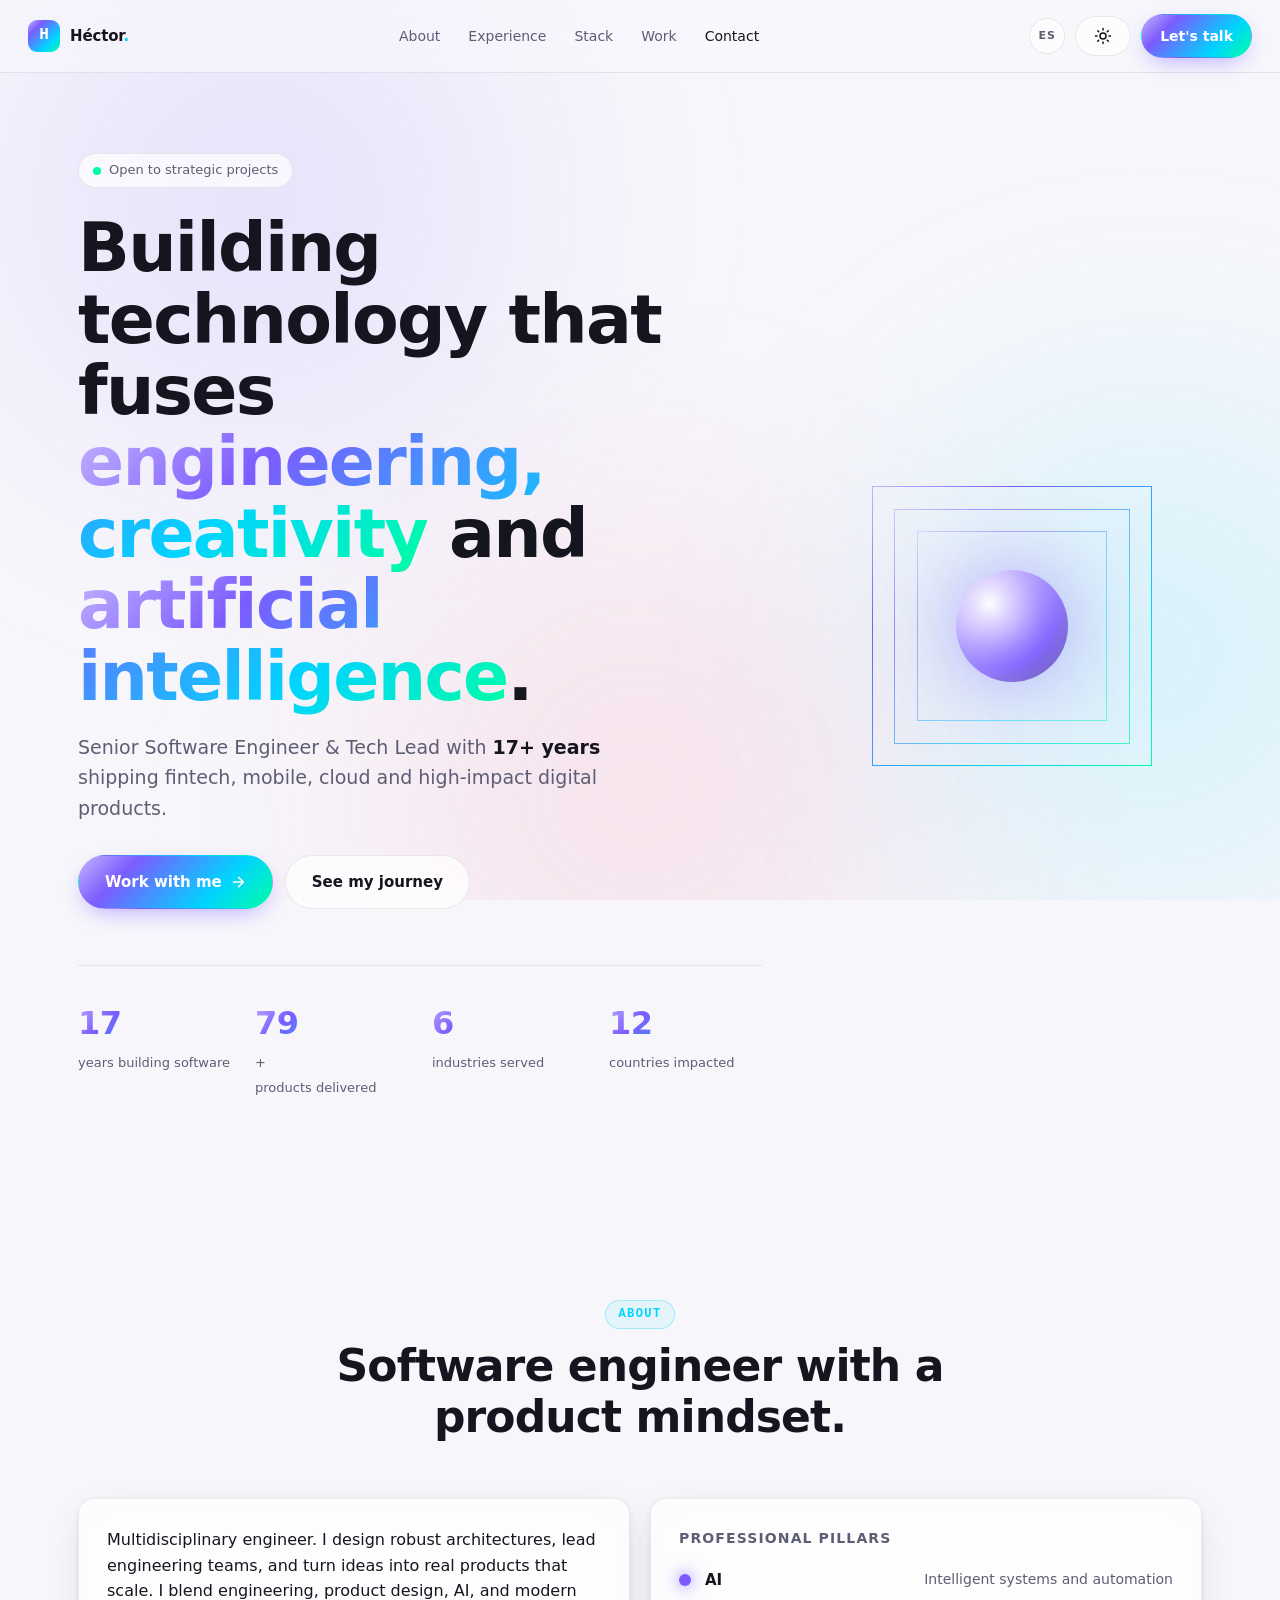
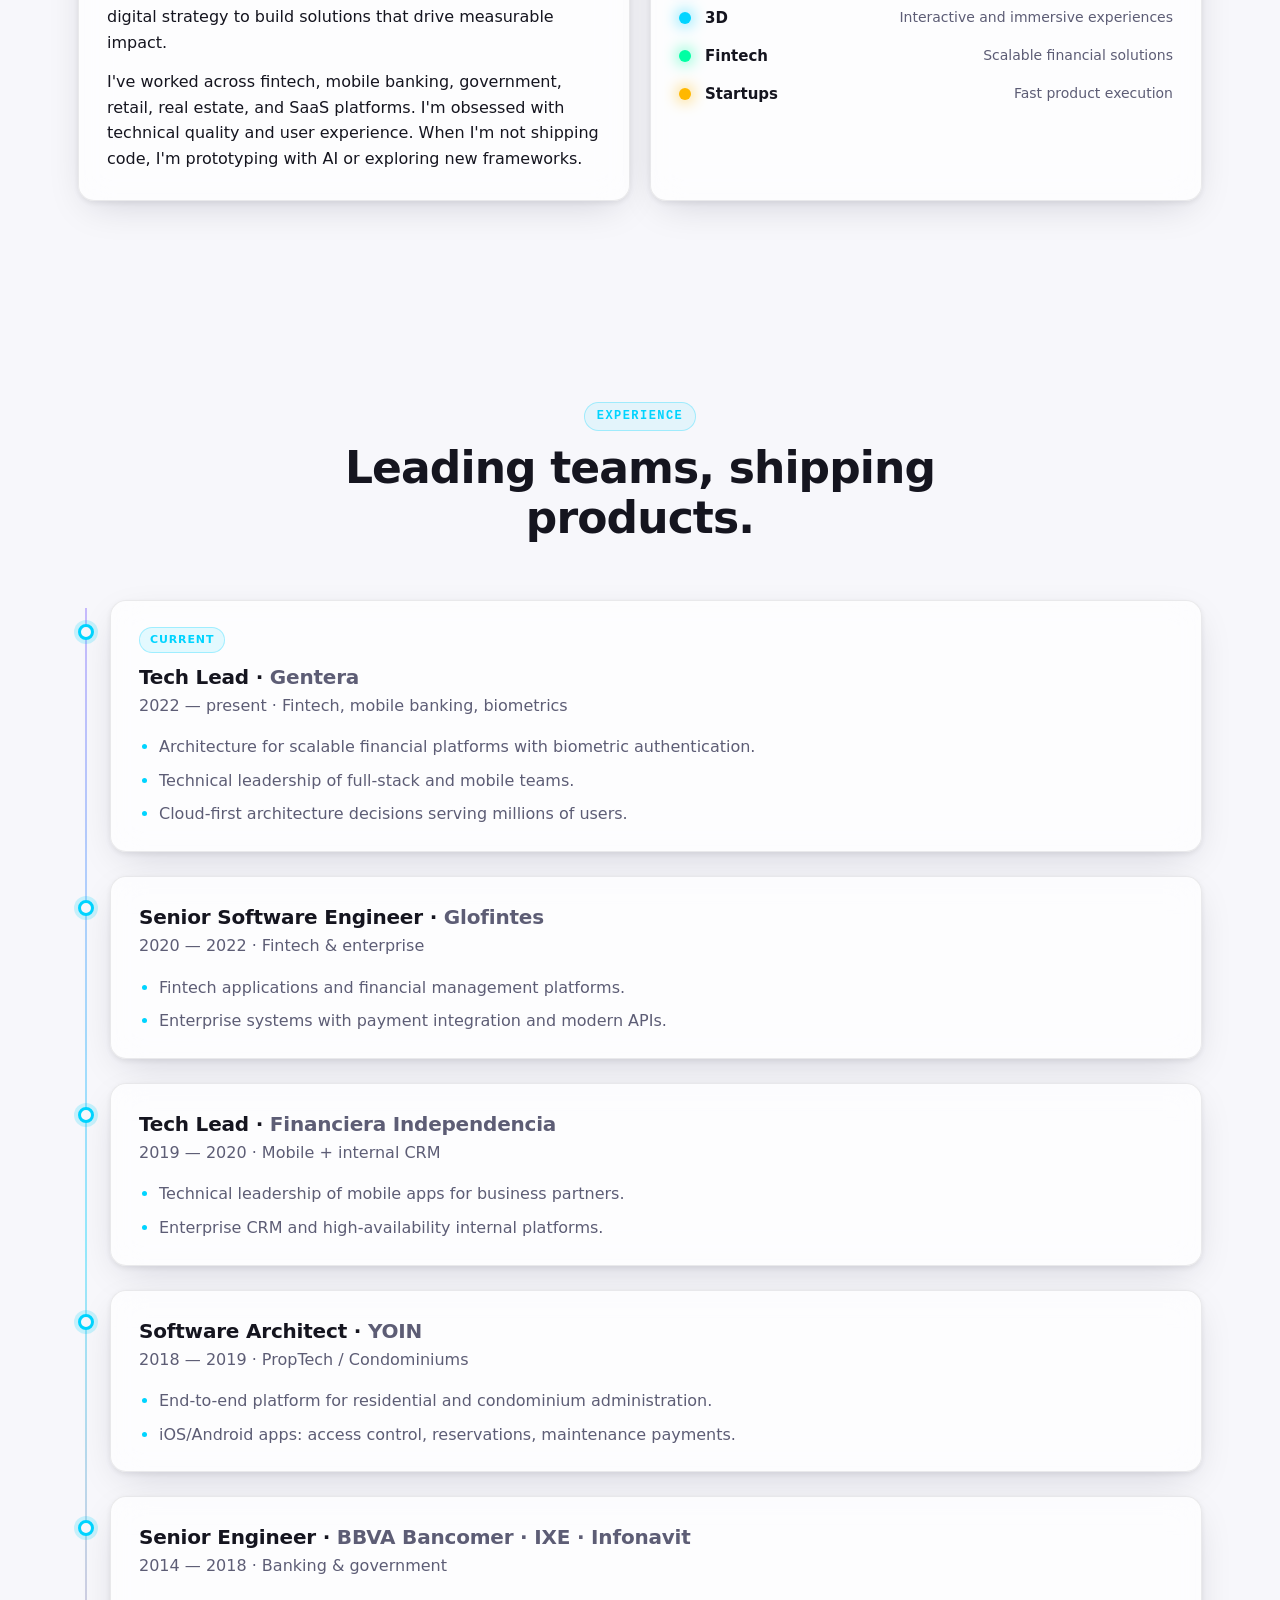
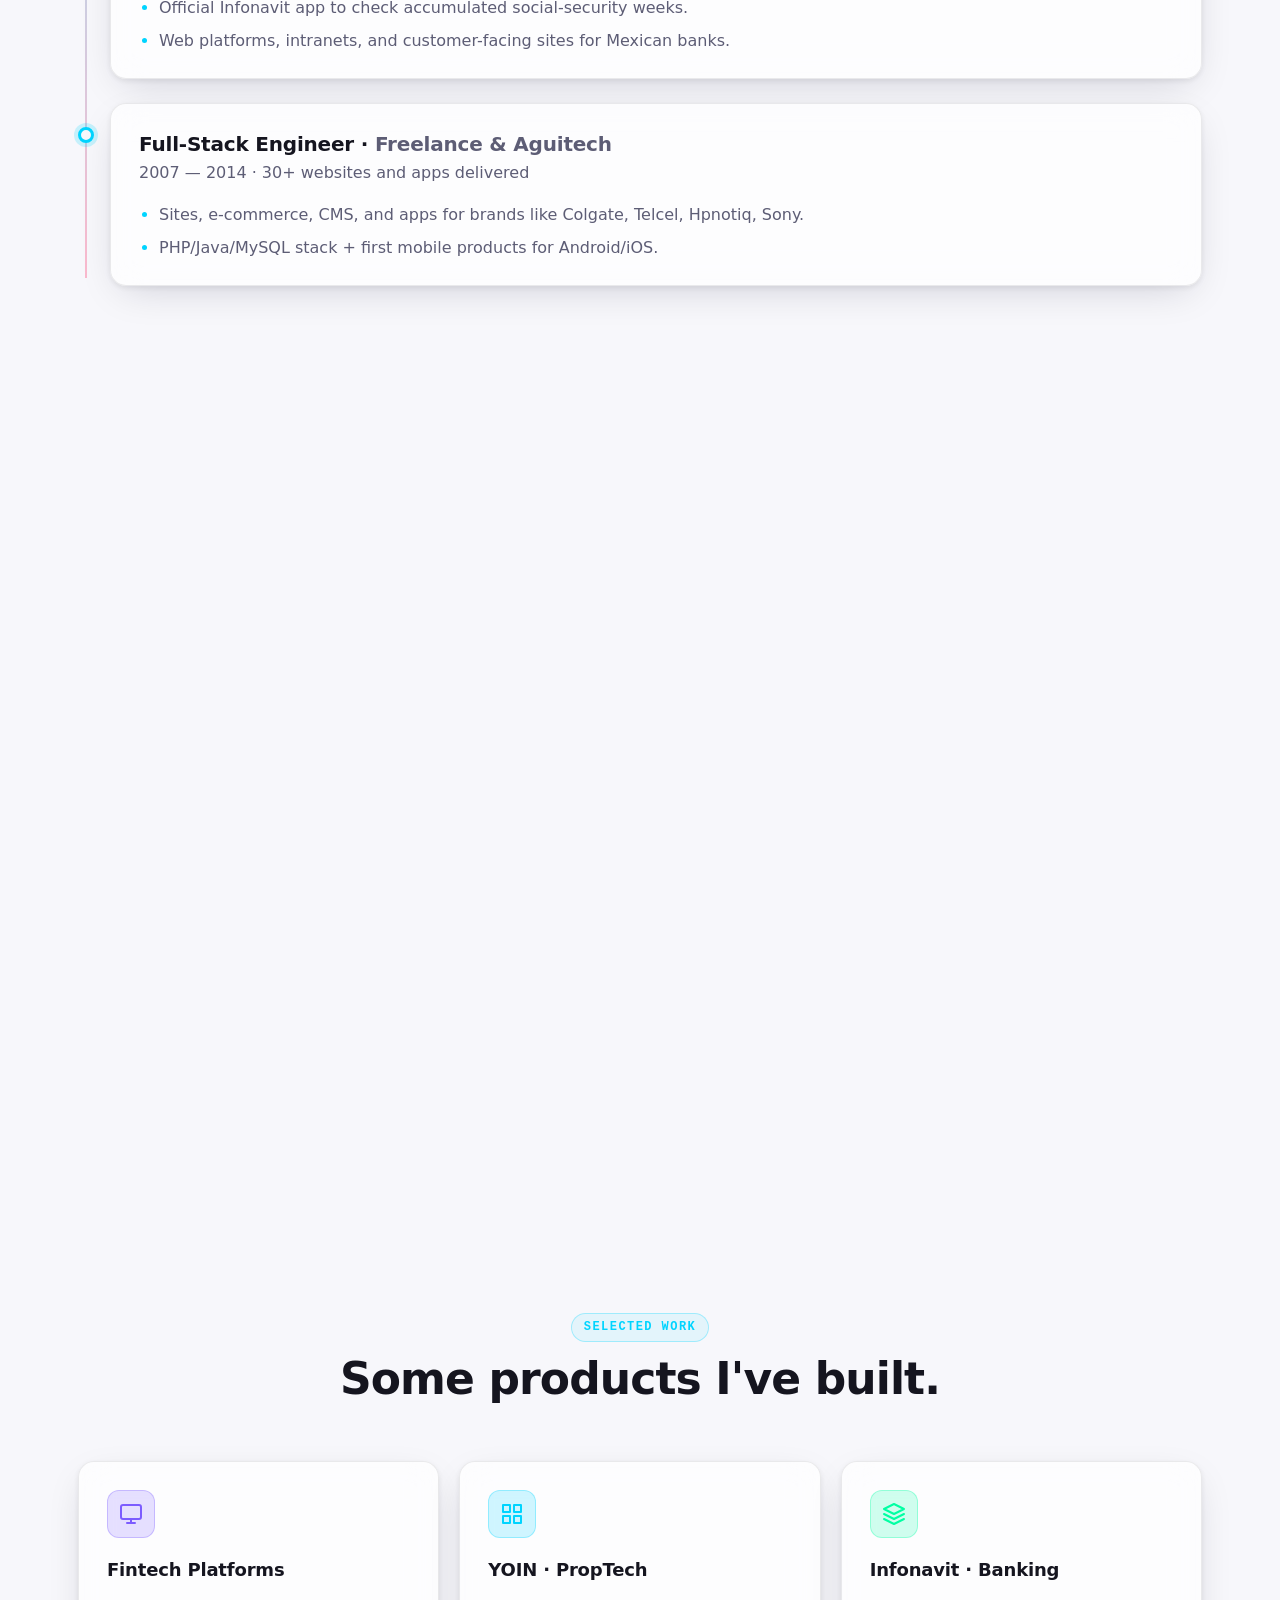
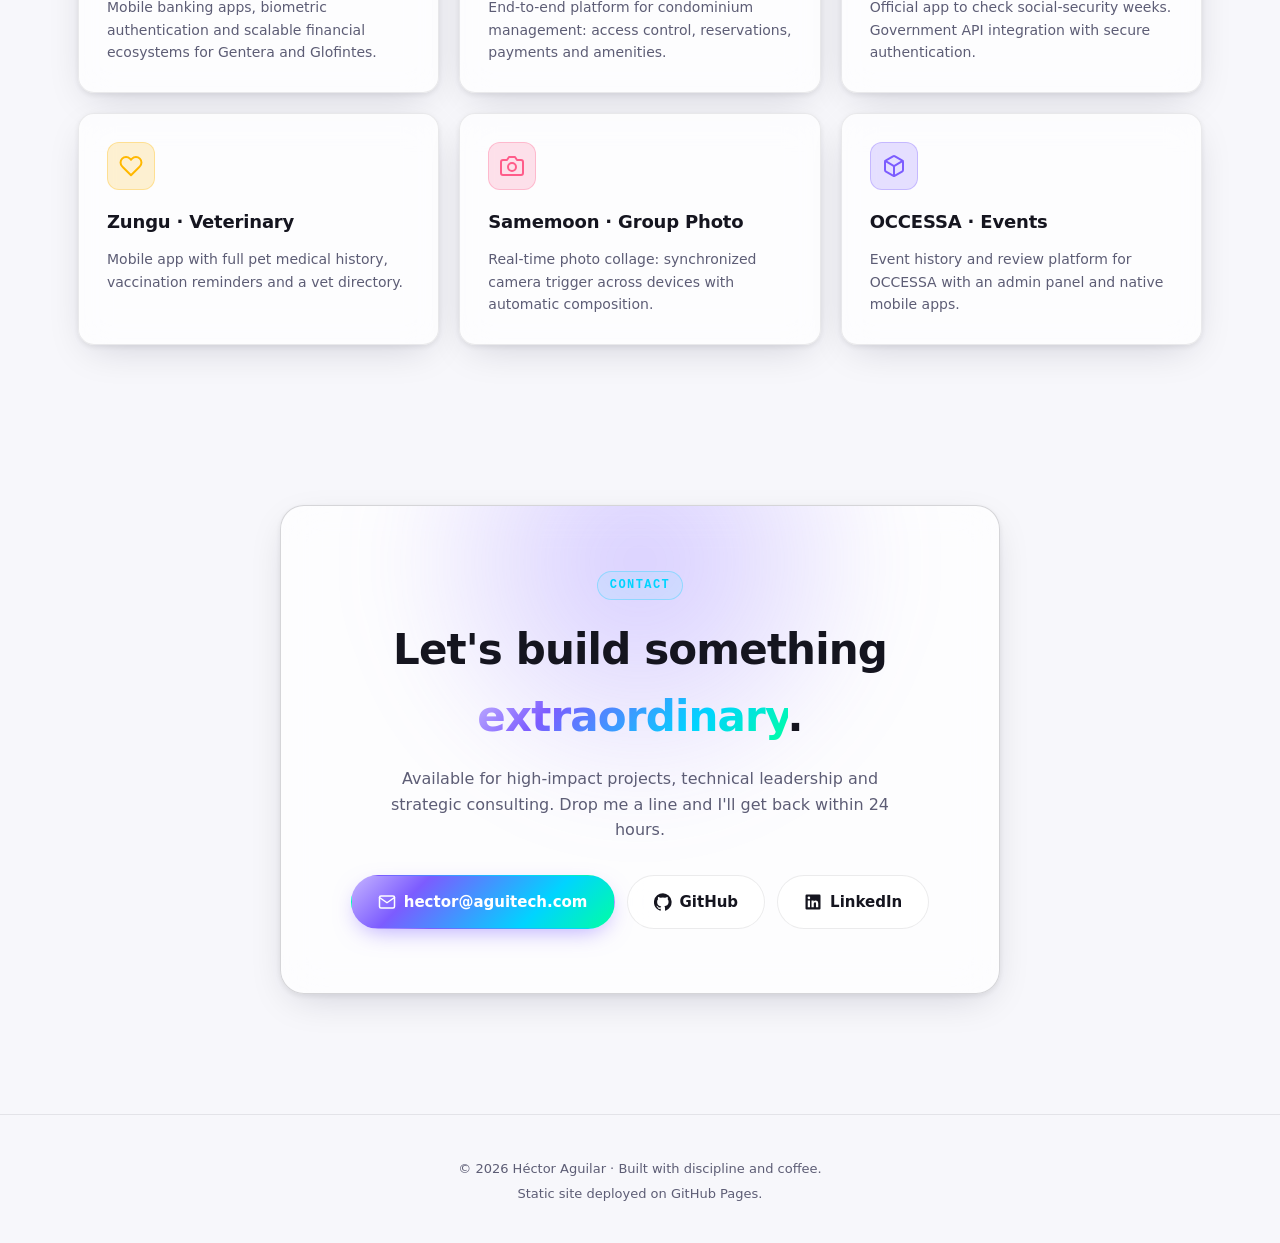
==== en/index.html @ e96105c4 "feat: english version + bilingual ES/EN switcher - en/index.html: full English translation for Linke" ====
<!doctype html>
<html lang="en" data-theme="dark">
<head>
  <meta charset="utf-8" />
  <meta name="viewport" content="width=device-width, initial-scale=1, viewport-fit=cover" />
  <title>Héctor Aguilar — Senior Software Engineer & Tech Lead</title>
  <meta name="description" content="Senior Software Engineer with 17+ years building fintech, mobile, cloud platforms and AI-powered digital products. iOS, Android, Web." />
  <meta name="theme-color" content="#0a0a0f" />
  <meta name="color-scheme" content="dark light" />

  <!-- Open Graph -->
  <meta property="og:type" content="profile" />
  <meta property="og:title" content="Héctor Aguilar — Senior Software Engineer & Tech Lead" />
  <meta property="og:description" content="17+ years building fintech, mobile, AI and scalable digital products." />
  <meta property="og:locale" content="en_US" />
  <meta property="og:url" content="https://aguitech.github.io/curriculumvitae/en/" />

  <link rel="icon" type="image/svg+xml" href="data:image/svg+xml,%3Csvg xmlns='http://www.w3.org/2000/svg' viewBox='0 0 32 32'%3E%3Cdefs%3E%3ClinearGradient id='g' x1='0' x2='1' y1='0' y2='1'%3E%3Cstop offset='0' stop-color='%237c5cff'/%3E%3Cstop offset='1' stop-color='%2300d4ff'/%3E%3C/linearGradient%3E%3C/defs%3E%3Crect width='32' height='32' rx='8' fill='url(%23g)'/%3E%3Ctext x='16' y='22' text-anchor='middle' font-family='ui-monospace,SF Mono,monospace' font-size='18' font-weight='800' fill='white'%3EH%3C/text%3E%3C/svg%3E" />

  <link rel="alternate" hreflang="es" href="https://aguitech.github.io/curriculumvitae/" />
  <link rel="alternate" hreflang="en" href="https://aguitech.github.io/curriculumvitae/en/" />
  <link rel="canonical" href="https://aguitech.github.io/curriculumvitae/en/" />

  <link rel="stylesheet" href="styles.css" />
</head>
<body>

<!-- Aurora background -->
<div class="aurora" aria-hidden="true">
  <span class="aurora__blob aurora__blob--1"></span>
  <span class="aurora__blob aurora__blob--2"></span>
  <span class="aurora__blob aurora__blob--3"></span>
</div>

<!-- Top nav -->
<header class="topbar" role="banner">
  <a href="#top" class="topbar__brand" aria-label="Home">
    <span class="brand-mark" aria-hidden="true">H</span>
    <span class="brand-name">Héctor<span class="brand-dot" aria-hidden="true">.</span></span>
  </a>
  <nav class="topbar__nav" aria-label="Primary navigation">
    <a href="#about">About</a>
    <a href="#experience">Experience</a>
    <a href="#stack">Stack</a>
    <a href="#work">Work</a>
    <a href="#contact">Contact</a>
  </nav>
  <div class="topbar__actions">
    <a class="lang-switch" href="../" aria-label="Versión en español" lang="es" hreflang="es">ES</a>
    <button class="btn btn--ghost" id="theme-toggle" type="button" aria-label="Toggle theme">
      <svg width="18" height="18" viewBox="0 0 24 24" fill="none" stroke="currentColor" stroke-width="2" stroke-linecap="round" stroke-linejoin="round" aria-hidden="true"><circle cx="12" cy="12" r="4"/><path d="M12 2v2M12 20v2M4.93 4.93l1.41 1.41M17.66 17.66l1.41 1.41M2 12h2M20 12h2M4.93 19.07l1.41-1.41M17.66 6.34l1.41-1.41"/></svg>
    </button>
    <a class="btn btn--primary" href="#contact">Let's talk</a>
  </div>
</header>

<main id="top">

  <!-- HERO -->
  <section class="hero" aria-labelledby="hero-title">
    <div class="hero__inner reveal">
      <span class="chip">
        <span class="chip__pulse" aria-hidden="true"></span>
        Open to strategic projects
      </span>
      <h1 id="hero-title" class="hero__title">
        Building technology that fuses
        <span class="grad">engineering, creativity</span>
        and <span class="grad">artificial intelligence</span>.
      </h1>
      <p class="hero__subtitle">
        Senior Software Engineer &amp; Tech Lead with <strong>17+ years</strong> shipping fintech, mobile, cloud
        and high-impact digital products.
      </p>
      <div class="hero__cta">
        <a class="btn btn--primary btn--lg" href="#contact">
          Work with me
          <svg width="16" height="16" viewBox="0 0 24 24" fill="none" stroke="currentColor" stroke-width="2.5" stroke-linecap="round" stroke-linejoin="round" aria-hidden="true"><path d="M5 12h14M13 5l7 7-7 7"/></svg>
        </a>
        <a class="btn btn--ghost btn--lg" href="#experience">
          See my journey
        </a>
      </div>
      <ul class="hero__stats" role="list">
        <li>
          <strong data-count="17">0</strong>
          <span>years building software</span>
        </li>
        <li>
          <strong data-count="80">0</strong><span>+</span>
          <span>products delivered</span>
        </li>
        <li>
          <strong data-count="6">0</strong>
          <span>industries served</span>
        </li>
        <li>
          <strong data-count="12">0</strong>
          <span>countries impacted</span>
        </li>
      </ul>
    </div>
    <div class="hero__art" aria-hidden="true">
      <div class="orb">
        <div class="orb__core"></div>
        <div class="orb__ring orb__ring--1"></div>
        <div class="orb__ring orb__ring--2"></div>
        <div class="orb__ring orb__ring--3"></div>
      </div>
    </div>
  </section>

  <!-- ABOUT -->
  <section id="about" class="section" aria-labelledby="about-title">
    <header class="section__head reveal">
      <span class="eyebrow">About</span>
      <h2 id="about-title" class="section__title">
        Software engineer with a product mindset.
      </h2>
    </header>
    <div class="grid grid--2 reveal">
      <div class="card card--prose">
        <p>
          Multidisciplinary engineer. I design robust architectures, lead engineering teams, and turn ideas into
          real products that scale. I blend engineering, product design, AI, and modern digital strategy to build
          solutions that drive measurable impact.
        </p>
        <p>
          I've worked across fintech, mobile banking, government, retail, real estate, and SaaS platforms. I'm
          obsessed with technical quality and user experience. When I'm not shipping code, I'm prototyping
          with AI or exploring new frameworks.
        </p>
      </div>
      <div class="card card--pillars">
        <h3 class="card__title">Professional pillars</h3>
        <ul class="pillars" role="list">
          <li><span class="pillars__dot" style="--c:#7c5cff"></span><strong>AI</strong><span>Intelligent systems and automation</span></li>
          <li><span class="pillars__dot" style="--c:#00d4ff"></span><strong>3D</strong><span>Interactive and immersive experiences</span></li>
          <li><span class="pillars__dot" style="--c:#00ffa3"></span><strong>Fintech</strong><span>Scalable financial solutions</span></li>
          <li><span class="pillars__dot" style="--c:#ffb800"></span><strong>Startups</strong><span>Fast product execution</span></li>
        </ul>
      </div>
    </div>
  </section>

  <!-- EXPERIENCE -->
  <section id="experience" class="section" aria-labelledby="exp-title">
    <header class="section__head reveal">
      <span class="eyebrow">Experience</span>
      <h2 id="exp-title" class="section__title">Leading teams, shipping products.</h2>
    </header>

    <ol class="timeline" role="list">
      <li class="timeline__item reveal">
        <div class="timeline__dot" aria-hidden="true"></div>
        <article class="card timeline__card">
          <header>
            <span class="badge">Current</span>
            <h3>Tech Lead · <span class="muted">Gentera</span></h3>
            <p class="muted">2022 — present · Fintech, mobile banking, biometrics</p>
          </header>
          <ul>
            <li>Architecture for scalable financial platforms with biometric authentication.</li>
            <li>Technical leadership of full-stack and mobile teams.</li>
            <li>Cloud-first architecture decisions serving millions of users.</li>
          </ul>
        </article>
      </li>

      <li class="timeline__item reveal">
        <div class="timeline__dot" aria-hidden="true"></div>
        <article class="card timeline__card">
          <header>
            <h3>Senior Software Engineer · <span class="muted">Glofintes</span></h3>
            <p class="muted">2020 — 2022 · Fintech &amp; enterprise</p>
          </header>
          <ul>
            <li>Fintech applications and financial management platforms.</li>
            <li>Enterprise systems with payment integration and modern APIs.</li>
          </ul>
        </article>
      </li>

      <li class="timeline__item reveal">
        <div class="timeline__dot" aria-hidden="true"></div>
        <article class="card timeline__card">
          <header>
            <h3>Tech Lead · <span class="muted">Financiera Independencia</span></h3>
            <p class="muted">2019 — 2020 · Mobile + internal CRM</p>
          </header>
          <ul>
            <li>Technical leadership of mobile apps for business partners.</li>
            <li>Enterprise CRM and high-availability internal platforms.</li>
          </ul>
        </article>
      </li>

      <li class="timeline__item reveal">
        <div class="timeline__dot" aria-hidden="true"></div>
        <article class="card timeline__card">
          <header>
            <h3>Software Architect · <span class="muted">YOIN</span></h3>
            <p class="muted">2018 — 2019 · PropTech / Condominiums</p>
          </header>
          <ul>
            <li>End-to-end platform for residential and condominium administration.</li>
            <li>iOS/Android apps: access control, reservations, maintenance payments.</li>
          </ul>
        </article>
      </li>

      <li class="timeline__item reveal">
        <div class="timeline__dot" aria-hidden="true"></div>
        <article class="card timeline__card">
          <header>
            <h3>Senior Engineer · <span class="muted">BBVA Bancomer · IXE · Infonavit</span></h3>
            <p class="muted">2014 — 2018 · Banking &amp; government</p>
          </header>
          <ul>
            <li>Official Infonavit app to check accumulated social-security weeks.</li>
            <li>Web platforms, intranets, and customer-facing sites for Mexican banks.</li>
          </ul>
        </article>
      </li>

      <li class="timeline__item reveal">
        <div class="timeline__dot" aria-hidden="true"></div>
        <article class="card timeline__card">
          <header>
            <h3>Full-Stack Engineer · <span class="muted">Freelance &amp; Aguitech</span></h3>
            <p class="muted">2007 — 2014 · 30+ websites and apps delivered</p>
          </header>
          <ul>
            <li>Sites, e-commerce, CMS, and apps for brands like Colgate, Telcel, Hpnotiq, Sony.</li>
            <li>PHP/Java/MySQL stack + first mobile products for Android/iOS.</li>
          </ul>
        </article>
      </li>
    </ol>
  </section>

  <!-- STACK -->
  <section id="stack" class="section" aria-labelledby="stack-title">
    <header class="section__head reveal">
      <span class="eyebrow">Tech stack</span>
      <h2 id="stack-title" class="section__title">The tools I use every day.</h2>
    </header>

    <div class="stack-grid reveal">
      <article class="card stack-card">
        <h3 class="stack-card__title">Frontend</h3>
        <ul class="tags" role="list">
          <li>TypeScript</li><li>React</li><li>Angular</li><li>Next.js</li><li>Vue</li><li>HTML5 / CSS3</li>
        </ul>
      </article>
      <article class="card stack-card">
        <h3 class="stack-card__title">Backend</h3>
        <ul class="tags" role="list">
          <li>Node.js + Express</li><li>Java + Spring</li><li>Python + Django</li><li>PHP + Laravel</li><li>.NET</li><li>REST &amp; GraphQL</li>
        </ul>
      </article>
      <article class="card stack-card">
        <h3 class="stack-card__title">Mobile</h3>
        <ul class="tags" role="list">
          <li>iOS · Swift / SwiftUI</li><li>Android · Kotlin / Compose</li><li>React Native</li><li>Bluetooth &amp; Biometric APIs</li>
        </ul>
      </article>
      <article class="card stack-card">
        <h3 class="stack-card__title">Data &amp; Cloud</h3>
        <ul class="tags" role="list">
          <li>PostgreSQL</li><li>MongoDB</li><li>MySQL</li><li>Redis</li><li>AWS</li><li>Google Cloud</li>
        </ul>
      </article>
      <article class="card stack-card">
        <h3 class="stack-card__title">AI &amp; Creative</h3>
        <ul class="tags" role="list">
          <li>LLM APIs</li><li>Agents</li><li>Three.js</li><li>WebGL</li><li>RAG pipelines</li><li>Stable Diffusion</li>
        </ul>
      </article>
      <article class="card stack-card">
        <h3 class="stack-card__title">DevOps</h3>
        <ul class="tags" role="list">
          <li>Docker</li><li>GitHub Actions</li><li>Vercel</li><li>Netlify</li><li>CI/CD</li><li>Linux</li>
        </ul>
      </article>
    </div>
  </section>

  <!-- SELECTED WORK -->
  <section id="work" class="section" aria-labelledby="work-title">
    <header class="section__head reveal">
      <span class="eyebrow">Selected work</span>
      <h2 id="work-title" class="section__title">Some products I've built.</h2>
    </header>

    <div class="grid grid--3 reveal">
      <article class="card work-card">
        <div class="work-card__icon" style="--c:#7c5cff">
          <svg width="24" height="24" viewBox="0 0 24 24" fill="none" stroke="currentColor" stroke-width="2" stroke-linecap="round" stroke-linejoin="round"><rect x="2" y="3" width="20" height="14" rx="2"/><path d="M8 21h8M12 17v4"/></svg>
        </div>
        <h3>Fintech Platforms</h3>
        <p>Mobile banking apps, biometric authentication and scalable financial ecosystems for Gentera and Glofintes.</p>
      </article>

      <article class="card work-card">
        <div class="work-card__icon" style="--c:#00d4ff">
          <svg width="24" height="24" viewBox="0 0 24 24" fill="none" stroke="currentColor" stroke-width="2" stroke-linecap="round" stroke-linejoin="round"><path d="M3 3h7v7H3zM14 3h7v7h-7zM14 14h7v7h-7zM3 14h7v7H3z"/></svg>
        </div>
        <h3>YOIN · PropTech</h3>
        <p>End-to-end platform for condominium management: access control, reservations, payments and amenities.</p>
      </article>

      <article class="card work-card">
        <div class="work-card__icon" style="--c:#00ffa3">
          <svg width="24" height="24" viewBox="0 0 24 24" fill="none" stroke="currentColor" stroke-width="2" stroke-linecap="round" stroke-linejoin="round"><path d="M12 2L2 7l10 5 10-5-10-5z"/><path d="M2 17l10 5 10-5M2 12l10 5 10-5"/></svg>
        </div>
        <h3>Infonavit · Banking</h3>
        <p>Official app to check social-security weeks. Government API integration with secure authentication.</p>
      </article>

      <article class="card work-card">
        <div class="work-card__icon" style="--c:#ffb800">
          <svg width="24" height="24" viewBox="0 0 24 24" fill="none" stroke="currentColor" stroke-width="2" stroke-linecap="round" stroke-linejoin="round"><path d="M20.84 4.61a5.5 5.5 0 0 0-7.78 0L12 5.67l-1.06-1.06a5.5 5.5 0 0 0-7.78 7.78l1.06 1.06L12 21.23l7.78-7.78 1.06-1.06a5.5 5.5 0 0 0 0-7.78z"/></svg>
        </div>
        <h3>Zungu · Veterinary</h3>
        <p>Mobile app with full pet medical history, vaccination reminders and a vet directory.</p>
      </article>

      <article class="card work-card">
        <div class="work-card__icon" style="--c:#ff5c8a">
          <svg width="24" height="24" viewBox="0 0 24 24" fill="none" stroke="currentColor" stroke-width="2" stroke-linecap="round" stroke-linejoin="round"><path d="M23 19a2 2 0 0 1-2 2H3a2 2 0 0 1-2-2V8a2 2 0 0 1 2-2h4l2-3h6l2 3h4a2 2 0 0 1 2 2z"/><circle cx="12" cy="13" r="4"/></svg>
        </div>
        <h3>Samemoon · Group Photo</h3>
        <p>Real-time photo collage: synchronized camera trigger across devices with automatic composition.</p>
      </article>

      <article class="card work-card">
        <div class="work-card__icon" style="--c:#7c5cff">
          <svg width="24" height="24" viewBox="0 0 24 24" fill="none" stroke="currentColor" stroke-width="2" stroke-linecap="round" stroke-linejoin="round"><path d="M21 16V8a2 2 0 0 0-1-1.73l-7-4a2 2 0 0 0-2 0l-7 4A2 2 0 0 0 3 8v8a2 2 0 0 0 1 1.73l7 4a2 2 0 0 0 2 0l7-4A2 2 0 0 0 21 16z"/><path d="M3.27 6.96L12 12.01l8.73-5.05M12 22.08V12"/></svg>
        </div>
        <h3>OCCESSA · Events</h3>
        <p>Event history and review platform for OCCESSA with an admin panel and native mobile apps.</p>
      </article>
    </div>
  </section>

  <!-- CONTACT -->
  <section id="contact" class="section section--cta" aria-labelledby="contact-title">
    <div class="cta reveal">
      <span class="eyebrow">Contact</span>
      <h2 id="contact-title" class="cta__title">
        Let's build something
        <span class="grad">extraordinary</span>.
      </h2>
      <p class="cta__text">
        Available for high-impact projects, technical leadership and strategic consulting.
        Drop me a line and I'll get back within 24 hours.
      </p>
      <div class="cta__actions">
        <a class="btn btn--primary btn--lg" href="mailto:hector@aguitech.com">
          <svg width="18" height="18" viewBox="0 0 24 24" fill="none" stroke="currentColor" stroke-width="2" stroke-linecap="round" stroke-linejoin="round" aria-hidden="true"><path d="M4 4h16c1.1 0 2 .9 2 2v12c0 1.1-.9 2-2 2H4c-1.1 0-2-.9-2-2V6c0-1.1.9-2 2-2z"/><path d="M22 6l-10 7L2 6"/></svg>
          hector@aguitech.com
        </a>
        <a class="btn btn--ghost btn--lg" href="https://github.com/aguitech" target="_blank" rel="noopener">
          <svg width="18" height="18" viewBox="0 0 24 24" fill="currentColor" aria-hidden="true"><path d="M12 .3a12 12 0 0 0-3.8 23.4c.6.1.8-.3.8-.6v-2c-3.3.7-4-1.6-4-1.6-.6-1.4-1.4-1.8-1.4-1.8-1-.7.1-.7.1-.7 1.2.1 1.8 1.2 1.8 1.2 1 1.8 2.8 1.3 3.5 1 .1-.8.4-1.3.7-1.6-2.7-.3-5.5-1.3-5.5-6 0-1.3.5-2.4 1.2-3.2-.1-.3-.5-1.5.1-3.2 0 0 1-.3 3.3 1.2a11.5 11.5 0 0 1 6 0c2.3-1.5 3.3-1.2 3.3-1.2.6 1.7.2 2.9.1 3.2.8.8 1.2 1.9 1.2 3.2 0 4.6-2.8 5.6-5.5 5.9.4.4.8 1.1.8 2.2v3.3c0 .3.2.7.8.6A12 12 0 0 0 12 .3"/></svg>
          GitHub
        </a>
        <a class="btn btn--ghost btn--lg" href="https://www.linkedin.com/in/aguitech" target="_blank" rel="noopener">
          <svg width="18" height="18" viewBox="0 0 24 24" fill="currentColor" aria-hidden="true"><path d="M20.5 2h-17A1.5 1.5 0 0 0 2 3.5v17A1.5 1.5 0 0 0 3.5 22h17a1.5 1.5 0 0 0 1.5-1.5v-17A1.5 1.5 0 0 0 20.5 2zM8 19H5v-9h3zM6.5 8.25A1.75 1.75 0 1 1 8.3 6.5a1.78 1.78 0 0 1-1.8 1.75zM19 19h-3v-4.74c0-1.42-.6-1.93-1.38-1.93A1.74 1.74 0 0 0 13 14.19a.66.66 0 0 0 0 .14V19h-3v-9h2.9v1.3a3.11 3.11 0 0 1 2.7-1.4c1.55 0 3.36.86 3.36 3.66z"/></svg>
          LinkedIn
        </a>
      </div>
    </div>
  </section>
</main>

<footer class="footer" role="contentinfo">
  <p>© <span id="year"></span> Héctor Aguilar · Built with discipline and coffee.</p>
  <p class="muted">Static site deployed on GitHub Pages.</p>
</footer>

<script src="script.js" defer></script>
</body>
</html>
---- en/styles.css ----
/* ==========================================================================
   Héctor Aguilar · Curriculum Vitae — premium dark glassmorphism
   ========================================================================== */

/* Tokens */
:root {
  --bg: #0a0a0f;
  --bg-2: #11111a;
  --surface: rgba(255, 255, 255, 0.04);
  --surface-2: rgba(255, 255, 255, 0.07);
  --surface-strong: rgba(255, 255, 255, 0.10);
  --border: rgba(255, 255, 255, 0.08);
  --border-strong: rgba(255, 255, 255, 0.16);
  --text: #e9e9f1;
  --muted: #8a8aa3;
  --grad-1: #7c5cff;
  --grad-2: #00d4ff;
  --grad-3: #ff5c8a;
  --grad-text: linear-gradient(135deg, #c5b4ff 0%, #7c5cff 25%, #00d4ff 70%, #00ffa3 100%);
  --shadow-card: 0 12px 40px -12px rgba(0, 0, 0, 0.6), 0 2px 6px rgba(0, 0, 0, 0.4);
  --shadow-card-hover: 0 24px 60px -12px rgba(124, 92, 255, 0.25), 0 4px 12px rgba(0, 0, 0, 0.5);
  --radius: 16px;
  --radius-sm: 10px;
  --radius-lg: 24px;
  --max: 1180px;
  --easing: cubic-bezier(0.16, 1, 0.3, 1);
  --font-sans: ui-sans-serif, -apple-system, BlinkMacSystemFont, "Inter", "Segoe UI", system-ui, sans-serif;
  --font-mono: ui-monospace, "SF Mono", Menlo, monospace;
}

/* Light theme override */
[data-theme="light"] {
  --bg: #f7f7fb;
  --bg-2: #eeeef5;
  --surface: rgba(255, 255, 255, 0.7);
  --surface-2: rgba(255, 255, 255, 0.85);
  --surface-strong: rgba(255, 255, 255, 0.95);
  --border: rgba(10, 10, 20, 0.08);
  --border-strong: rgba(10, 10, 20, 0.16);
  --text: #15151f;
  --muted: #5d5d75;
  --shadow-card: 0 12px 40px -12px rgba(10, 10, 40, 0.18), 0 2px 6px rgba(10, 10, 40, 0.08);
  --shadow-card-hover: 0 24px 60px -12px rgba(124, 92, 255, 0.25), 0 4px 12px rgba(10, 10, 40, 0.12);
}

@media (prefers-color-scheme: light) {
  :root:not([data-theme="dark"]) {
    --bg: #f7f7fb;
    --bg-2: #eeeef5;
    --surface: rgba(255, 255, 255, 0.7);
    --surface-2: rgba(255, 255, 255, 0.85);
    --surface-strong: rgba(255, 255, 255, 0.95);
    --border: rgba(10, 10, 20, 0.08);
    --border-strong: rgba(10, 10, 20, 0.16);
    --text: #15151f;
    --muted: #5d5d75;
    --shadow-card: 0 12px 40px -12px rgba(10, 10, 40, 0.18), 0 2px 6px rgba(10, 10, 40, 0.08);
    --shadow-card-hover: 0 24px 60px -12px rgba(124, 92, 255, 0.25), 0 4px 12px rgba(10, 10, 40, 0.12);
  }
}

/* Reset */
* { box-sizing: border-box; margin: 0; padding: 0; }
*::before, *::after { box-sizing: border-box; }
html { scroll-behavior: smooth; }
@media (prefers-reduced-motion: reduce) { html { scroll-behavior: auto; } * { animation-duration: 0.01ms !important; transition-duration: 0.01ms !important; } }

body {
  font-family: var(--font-sans);
  background: var(--bg);
  color: var(--text);
  line-height: 1.6;
  -webkit-font-smoothing: antialiased;
  -moz-osx-font-smoothing: grayscale;
  text-rendering: optimizeLegibility;
  min-height: 100vh;
  overflow-x: hidden;
}

a { color: inherit; text-decoration: none; }
ul, ol { list-style: none; }
img, svg { display: block; max-width: 100%; }

/* ===== Aurora background ===== */
.aurora {
  position: fixed; inset: 0;
  pointer-events: none; z-index: -1;
  overflow: hidden;
}
.aurora__blob {
  position: absolute;
  width: 60vmax; height: 60vmax;
  border-radius: 50%;
  filter: blur(120px);
  opacity: 0.35;
  animation: drift 28s ease-in-out infinite alternate;
  will-change: transform;
}
.aurora__blob--1 { background: radial-gradient(circle, #7c5cff 0%, transparent 70%); top: -20%; left: -10%; }
.aurora__blob--2 { background: radial-gradient(circle, #00d4ff 0%, transparent 70%); top: 30%; right: -20%; animation-delay: -10s; animation-duration: 32s; }
.aurora__blob--3 { background: radial-gradient(circle, #ff5c8a 0%, transparent 70%); bottom: -30%; left: 20%; animation-delay: -18s; animation-duration: 36s; }
[data-theme="light"] .aurora__blob { opacity: 0.18; }
@keyframes drift {
  0%   { transform: translate(0, 0) scale(1); }
  50%  { transform: translate(8%, -6%) scale(1.1); }
  100% { transform: translate(-6%, 4%) scale(0.95); }
}

/* ===== Topbar ===== */
.topbar {
  position: sticky; top: 0; z-index: 50;
  display: flex; align-items: center; justify-content: space-between;
  gap: 16px;
  padding: 14px 28px;
  background: color-mix(in oklab, var(--bg) 70%, transparent);
  backdrop-filter: saturate(180%) blur(20px);
  -webkit-backdrop-filter: saturate(180%) blur(20px);
  border-bottom: 1px solid var(--border);
}
.topbar__brand { display: flex; align-items: center; gap: 10px; font-weight: 700; letter-spacing: -0.01em; }
.brand-mark {
  display: inline-flex; align-items: center; justify-content: center;
  width: 32px; height: 32px;
  background: var(--grad-text);
  background-clip: text; -webkit-background-clip: text;
  border-radius: 9px;
  color: white; font-family: var(--font-mono); font-weight: 800; font-size: 16px;
  position: relative;
}
.brand-mark::before {
  content: ""; position: absolute; inset: 0;
  background: var(--grad-text); border-radius: inherit;
  z-index: -1;
}
.brand-name { font-size: 15px; }
.brand-dot { color: var(--grad-2); }

.topbar__nav { display: flex; gap: 28px; font-size: 14px; color: var(--muted); }
.topbar__nav a { transition: color .2s var(--easing); position: relative; }
.topbar__nav a:hover { color: var(--text); }
.topbar__nav a::after {
  content: ""; position: absolute; bottom: -6px; left: 0; right: 0;
  height: 1px; background: var(--grad-text);
  transform: scaleX(0); transform-origin: left;
  transition: transform .3s var(--easing);
}
.topbar__nav a:hover::after { transform: scaleX(1); }

.topbar__actions { display: flex; gap: 10px; align-items: center; }

/* Language switch */
.lang-switch {
  display: inline-flex; align-items: center; justify-content: center;
  width: 36px; height: 36px;
  border-radius: 999px;
  font-size: 11px; font-weight: 700;
  letter-spacing: 0.08em;
  background: var(--surface);
  border: 1px solid var(--border);
  color: var(--muted);
  backdrop-filter: blur(10px);
  transition: all .2s var(--easing);
}
.lang-switch:hover {
  background: var(--surface-2);
  border-color: var(--grad-2);
  color: var(--text);
}

@media (max-width: 720px) {
  .topbar { padding: 12px 18px; }
  .topbar__nav { display: none; }
}

/* ===== Buttons ===== */
.btn {
  display: inline-flex; align-items: center; justify-content: center;
  gap: 8px;
  padding: 10px 18px;
  border-radius: 999px;
  font-size: 14px; font-weight: 600;
  border: 1px solid transparent;
  cursor: pointer;
  transition: transform .25s var(--easing), background .25s var(--easing), box-shadow .25s var(--easing), border-color .25s var(--easing);
  white-space: nowrap;
}
.btn--lg { padding: 14px 26px; font-size: 15px; }
.btn--primary {
  background: var(--grad-text);
  color: white;
  box-shadow: 0 8px 24px -8px rgba(124, 92, 255, 0.6);
}
.btn--primary:hover { transform: translateY(-1px); box-shadow: 0 12px 32px -8px rgba(124, 92, 255, 0.8); }
.btn--ghost {
  background: var(--surface);
  border-color: var(--border);
  color: var(--text);
  backdrop-filter: blur(10px);
}
.btn--ghost:hover { background: var(--surface-2); border-color: var(--border-strong); }

/* ===== Hero ===== */
.hero {
  position: relative;
  display: grid;
  grid-template-columns: minmax(0, 1fr) minmax(0, 380px);
  gap: 60px;
  align-items: center;
  max-width: var(--max);
  margin: 0 auto;
  padding: 80px 28px 100px;
}
.hero__inner { max-width: 720px; }
.hero__title {
  font-size: clamp(36px, 6vw, 68px);
  font-weight: 800;
  letter-spacing: -0.025em;
  line-height: 1.05;
  margin: 24px 0 20px;
}
.grad {
  background: var(--grad-text);
  background-clip: text; -webkit-background-clip: text;
  color: transparent;
}
.hero__subtitle {
  font-size: clamp(16px, 1.5vw, 19px);
  color: var(--muted);
  max-width: 580px;
  margin-bottom: 32px;
}
.hero__subtitle strong { color: var(--text); font-weight: 700; }
.hero__cta { display: flex; gap: 12px; flex-wrap: wrap; margin-bottom: 56px; }
.hero__stats {
  display: grid;
  grid-template-columns: repeat(4, 1fr);
  gap: 24px;
  border-top: 1px solid var(--border);
  padding-top: 32px;
}
.hero__stats li {
  display: flex; flex-direction: column; gap: 4px;
  font-size: 13px; color: var(--muted);
}
.hero__stats strong {
  font-size: 32px; font-weight: 800; color: var(--text);
  letter-spacing: -0.02em; font-variant-numeric: tabular-nums;
  background: var(--grad-text);
  background-clip: text; -webkit-background-clip: text;
  color: transparent;
}

/* Chip */
.chip {
  display: inline-flex; align-items: center; gap: 8px;
  padding: 6px 14px;
  background: var(--surface);
  border: 1px solid var(--border);
  border-radius: 999px;
  font-size: 13px; color: var(--muted);
  backdrop-filter: blur(10px);
}
.chip__pulse {
  width: 8px; height: 8px; border-radius: 50%;
  background: #00ffa3;
  box-shadow: 0 0 0 0 #00ffa3;
  animation: pulse 2s ease-out infinite;
}
@keyframes pulse {
  0%   { box-shadow: 0 0 0 0 rgba(0, 255, 163, 0.6); }
  100% { box-shadow: 0 0 0 14px rgba(0, 255, 163, 0); }
}

/* Hero art — animated orb */
.hero__art {
  position: relative;
  height: 420px;
  display: flex; align-items: center; justify-content: center;
}
.orb {
  position: relative;
  width: 280px; height: 280px;
  animation: orbFloat 6s ease-in-out infinite;
}
@keyframes orbFloat {
  0%, 100% { transform: translateY(0) rotate(0); }
  50% { transform: translateY(-12px) rotate(4deg); }
}
.orb__core {
  position: absolute; inset: 30%;
  border-radius: 50%;
  background: radial-gradient(circle at 30% 30%, #ffffff 0%, #c5b4ff 30%, #7c5cff 60%, #2a1a8c 100%);
  filter: blur(0px);
  box-shadow: 0 0 80px rgba(124, 92, 255, 0.5), inset 0 0 40px rgba(255, 255, 255, 0.4);
  animation: orbShine 8s ease-in-out infinite;
}
@keyframes orbShine {
  0%, 100% { filter: brightness(1); }
  50% { filter: brightness(1.15); }
}
.orb__ring {
  position: absolute; inset: 0;
  border-radius: 50%;
  border: 1.5px solid;
  border-image: var(--grad-text) 1;
  animation: orbRing 12s linear infinite;
}
.orb__ring--1 { animation-duration: 14s; }
.orb__ring--2 { inset: 8%; animation-duration: 18s; animation-direction: reverse; opacity: 0.7; }
.orb__ring--3 { inset: 16%; animation-duration: 22s; opacity: 0.5; }
@keyframes orbRing {
  to { transform: rotate(360deg); }
}

@media (max-width: 980px) {
  .hero { grid-template-columns: 1fr; padding: 60px 24px 80px; gap: 40px; }
  .hero__art { height: 280px; order: -1; }
  .orb { width: 200px; height: 200px; }
  .hero__stats { grid-template-columns: repeat(2, 1fr); gap: 16px; }
}

/* ===== Sections ===== */
.section {
  max-width: var(--max);
  margin: 0 auto;
  padding: 100px 28px;
}
.section__head { max-width: 760px; margin: 0 auto 56px; text-align: center; }
.section__title {
  font-size: clamp(28px, 4vw, 44px);
  font-weight: 800;
  letter-spacing: -0.02em;
  line-height: 1.15;
  margin-top: 12px;
}
.eyebrow {
  display: inline-block;
  font-family: var(--font-mono);
  font-size: 12px;
  font-weight: 600;
  text-transform: uppercase;
  letter-spacing: 0.12em;
  color: var(--grad-2);
  padding: 4px 12px;
  border: 1px solid color-mix(in oklab, var(--grad-2) 30%, transparent);
  border-radius: 999px;
  background: color-mix(in oklab, var(--grad-2) 8%, transparent);
}
.muted { color: var(--muted); }

/* Cards */
.card {
  background: var(--surface);
  backdrop-filter: blur(16px) saturate(140%);
  -webkit-backdrop-filter: blur(16px) saturate(140%);
  border: 1px solid var(--border);
  border-radius: var(--radius);
  padding: 28px;
  box-shadow: var(--shadow-card);
  transition: transform .35s var(--easing), box-shadow .35s var(--easing), border-color .35s var(--easing), background .35s var(--easing);
  position: relative;
  overflow: hidden;
}
.card::before {
  content: ""; position: absolute; inset: 0;
  background: linear-gradient(135deg, rgba(255,255,255,0.04) 0%, transparent 60%);
  pointer-events: none;
  opacity: 0;
  transition: opacity .35s var(--easing);
}
.card:hover { transform: translateY(-4px); box-shadow: var(--shadow-card-hover); border-color: var(--border-strong); }
.card:hover::before { opacity: 1; }
.card--prose p { color: var(--text); margin-bottom: 14px; }
.card--prose p:last-child { margin-bottom: 0; }
.card__title { font-size: 14px; font-weight: 600; color: var(--muted); text-transform: uppercase; letter-spacing: 0.08em; margin-bottom: 18px; }

/* Grids */
.grid { display: grid; gap: 20px; }
.grid--2 { grid-template-columns: repeat(2, 1fr); }
.grid--3 { grid-template-columns: repeat(3, 1fr); }
@media (max-width: 880px) {
  .grid--2, .grid--3 { grid-template-columns: 1fr; }
  .section { padding: 70px 24px; }
}

/* Pillars */
.pillars { display: flex; flex-direction: column; gap: 14px; }
.pillars li {
  display: grid; grid-template-columns: 12px 1fr auto; gap: 14px;
  align-items: center;
  font-size: 15px;
}
.pillars strong { font-weight: 700; }
.pillars span:not(.pillars__dot) { color: var(--muted); font-size: 14px; }
.pillars__dot {
  width: 12px; height: 12px; border-radius: 50%;
  background: var(--c);
  box-shadow: 0 0 16px var(--c);
}

/* Timeline */
.timeline {
  position: relative;
  display: flex; flex-direction: column; gap: 24px;
  padding-left: 32px;
}
.timeline::before {
  content: ""; position: absolute;
  left: 7px; top: 8px; bottom: 8px;
  width: 2px;
  background: linear-gradient(180deg, var(--grad-1) 0%, var(--grad-2) 50%, var(--grad-3) 100%);
  opacity: 0.4;
}
.timeline__item { position: relative; }
.timeline__dot {
  position: absolute; left: -32px; top: 24px;
  width: 16px; height: 16px;
  border-radius: 50%;
  background: var(--bg);
  border: 3px solid var(--grad-2);
  box-shadow: 0 0 0 4px color-mix(in oklab, var(--grad-2) 20%, transparent);
}
.timeline__card { padding: 24px 28px; }
.timeline__card header { margin-bottom: 16px; }
.timeline__card h3 { font-size: 20px; font-weight: 700; letter-spacing: -0.01em; }
.timeline__card .badge {
  display: inline-block;
  font-size: 11px; font-weight: 700;
  text-transform: uppercase; letter-spacing: 0.08em;
  color: var(--grad-2);
  padding: 3px 10px;
  border: 1px solid color-mix(in oklab, var(--grad-2) 30%, transparent);
  border-radius: 999px;
  background: color-mix(in oklab, var(--grad-2) 10%, transparent);
  margin-bottom: 8px;
}
.timeline__card ul { display: flex; flex-direction: column; gap: 8px; padding-left: 20px; list-style: disc; color: var(--muted); }
.timeline__card ul li::marker { color: var(--grad-2); }

/* Stack grid */
.stack-grid {
  display: grid; gap: 20px;
  grid-template-columns: repeat(3, 1fr);
}
@media (max-width: 880px) { .stack-grid { grid-template-columns: 1fr; } }

.stack-card { padding: 24px; }
.stack-card__title {
  font-size: 13px; font-weight: 700;
  text-transform: uppercase; letter-spacing: 0.08em;
  color: var(--muted);
  margin-bottom: 16px;
}
.tags { display: flex; flex-wrap: wrap; gap: 8px; }
.tags li {
  display: inline-flex; align-items: center;
  padding: 6px 12px;
  background: var(--surface-2);
  border: 1px solid var(--border);
  border-radius: 999px;
  font-size: 13px; font-weight: 500;
  transition: all .2s var(--easing);
}
.tags li:hover {
  background: color-mix(in oklab, var(--grad-1) 20%, var(--surface-2));
  border-color: color-mix(in oklab, var(--grad-1) 40%, var(--border));
  transform: translateY(-1px);
}

/* Work cards */
.work-card { padding: 28px; display: flex; flex-direction: column; gap: 12px; }
.work-card__icon {
  width: 48px; height: 48px;
  border-radius: 12px;
  display: flex; align-items: center; justify-content: center;
  background: color-mix(in oklab, var(--c) 18%, transparent);
  border: 1px solid color-mix(in oklab, var(--c) 30%, transparent);
  color: var(--c);
  margin-bottom: 6px;
}
.work-card h3 { font-size: 18px; font-weight: 700; letter-spacing: -0.01em; }
.work-card p { color: var(--muted); font-size: 14px; }

/* CTA */
.section--cta { padding-top: 60px; padding-bottom: 120px; }
.cta {
  text-align: center;
  max-width: 720px;
  margin: 0 auto;
  padding: 64px 32px;
  background: var(--surface);
  backdrop-filter: blur(20px) saturate(140%);
  border: 1px solid var(--border-strong);
  border-radius: var(--radius-lg);
  box-shadow: var(--shadow-card);
  position: relative;
  overflow: hidden;
}
.cta::before {
  content: ""; position: absolute;
  top: -50%; left: 50%; transform: translateX(-50%);
  width: 600px; height: 600px;
  background: radial-gradient(circle, color-mix(in oklab, var(--grad-1) 30%, transparent), transparent 60%);
  filter: blur(40px);
  pointer-events: none;
  z-index: -1;
}
.cta__title { font-size: clamp(28px, 4vw, 42px); font-weight: 800; letter-spacing: -0.02em; margin-top: 16px; }
.cta__text { color: var(--muted); margin: 16px auto 32px; max-width: 540px; }
.cta__actions { display: flex; gap: 12px; justify-content: center; flex-wrap: wrap; }

/* Footer */
.footer {
  text-align: center;
  padding: 40px 24px;
  border-top: 1px solid var(--border);
  font-size: 13px;
  color: var(--muted);
}
.footer p { margin: 4px 0; }

/* Reveal on scroll */
.reveal {
  opacity: 0;
  transform: translateY(24px);
  transition: opacity .8s var(--easing), transform .8s var(--easing);
}
.reveal.is-visible {
  opacity: 1;
  transform: translateY(0);
}

/* Subtle selection */
::selection { background: color-mix(in oklab, var(--grad-1) 40%, transparent); color: white; }

/* Focus */
:focus-visible {
  outline: 2px solid var(--grad-2);
  outline-offset: 3px;
  border-radius: 4px;
}
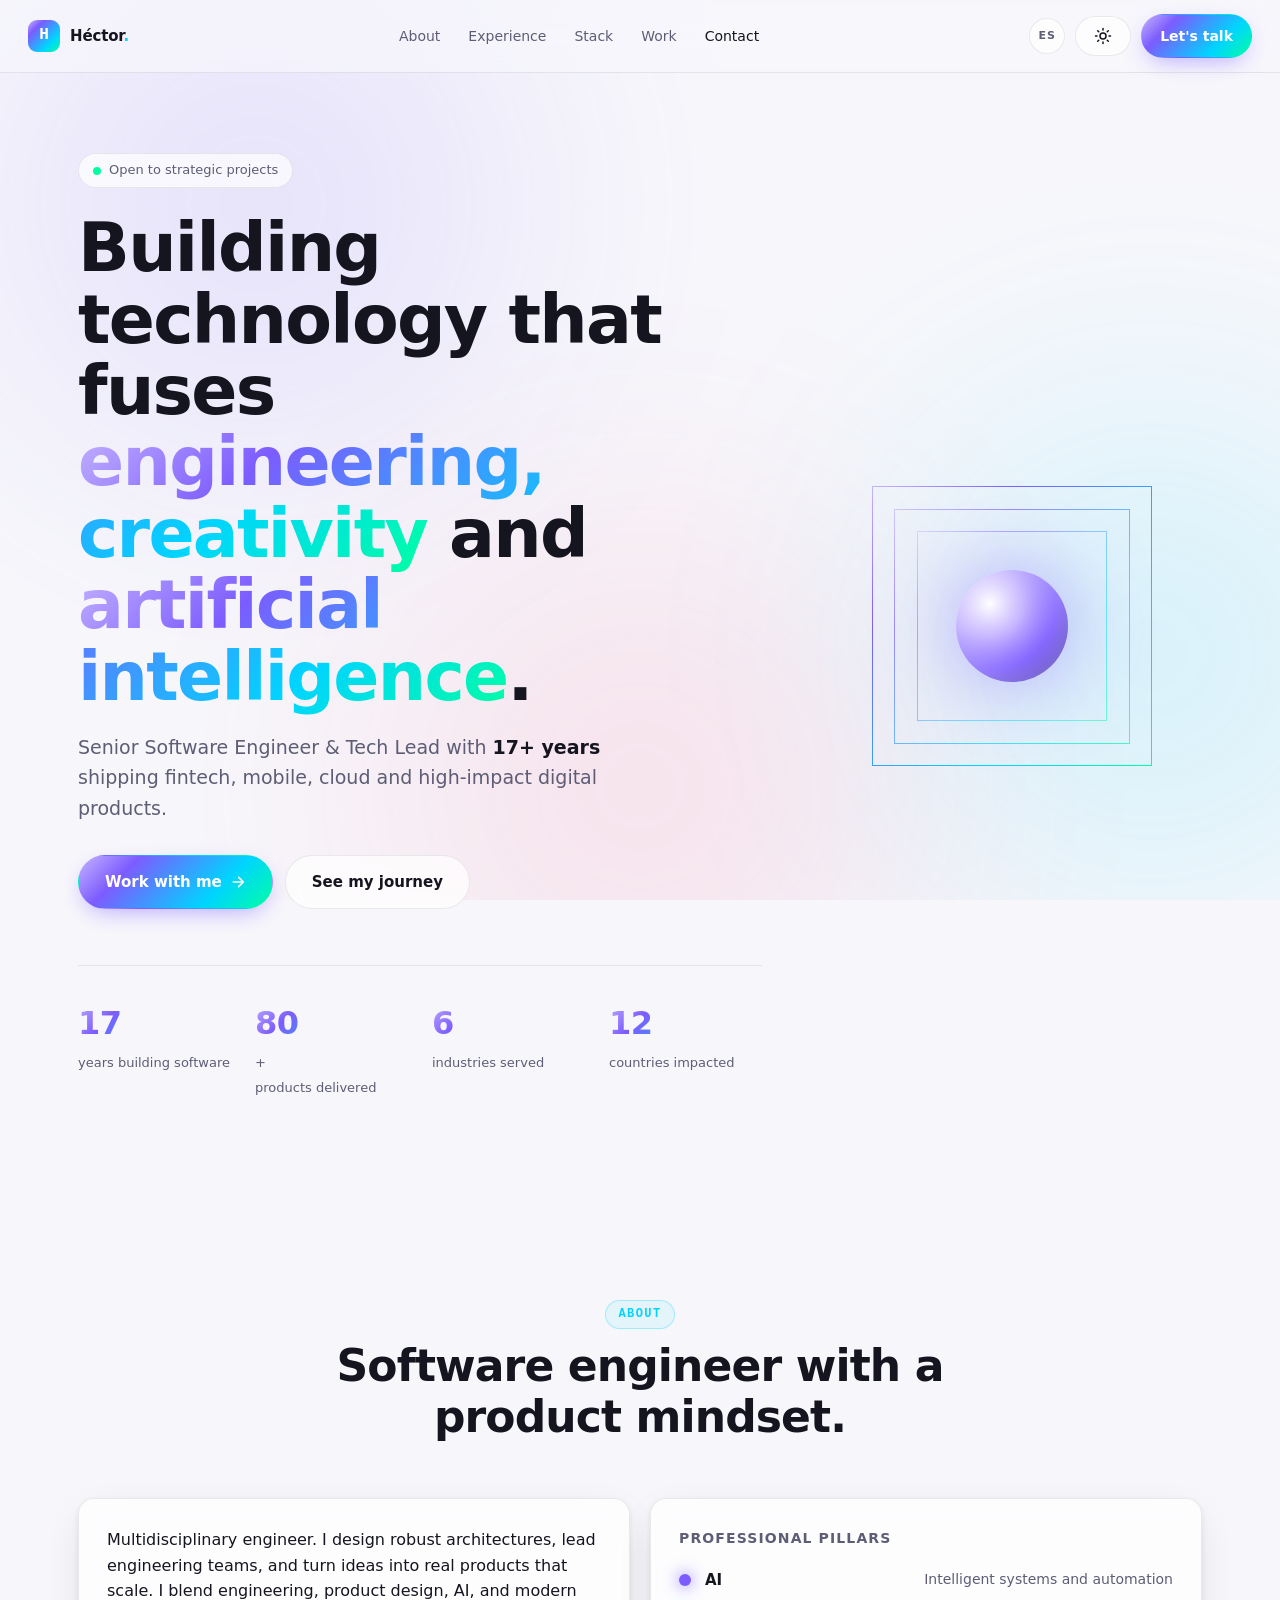
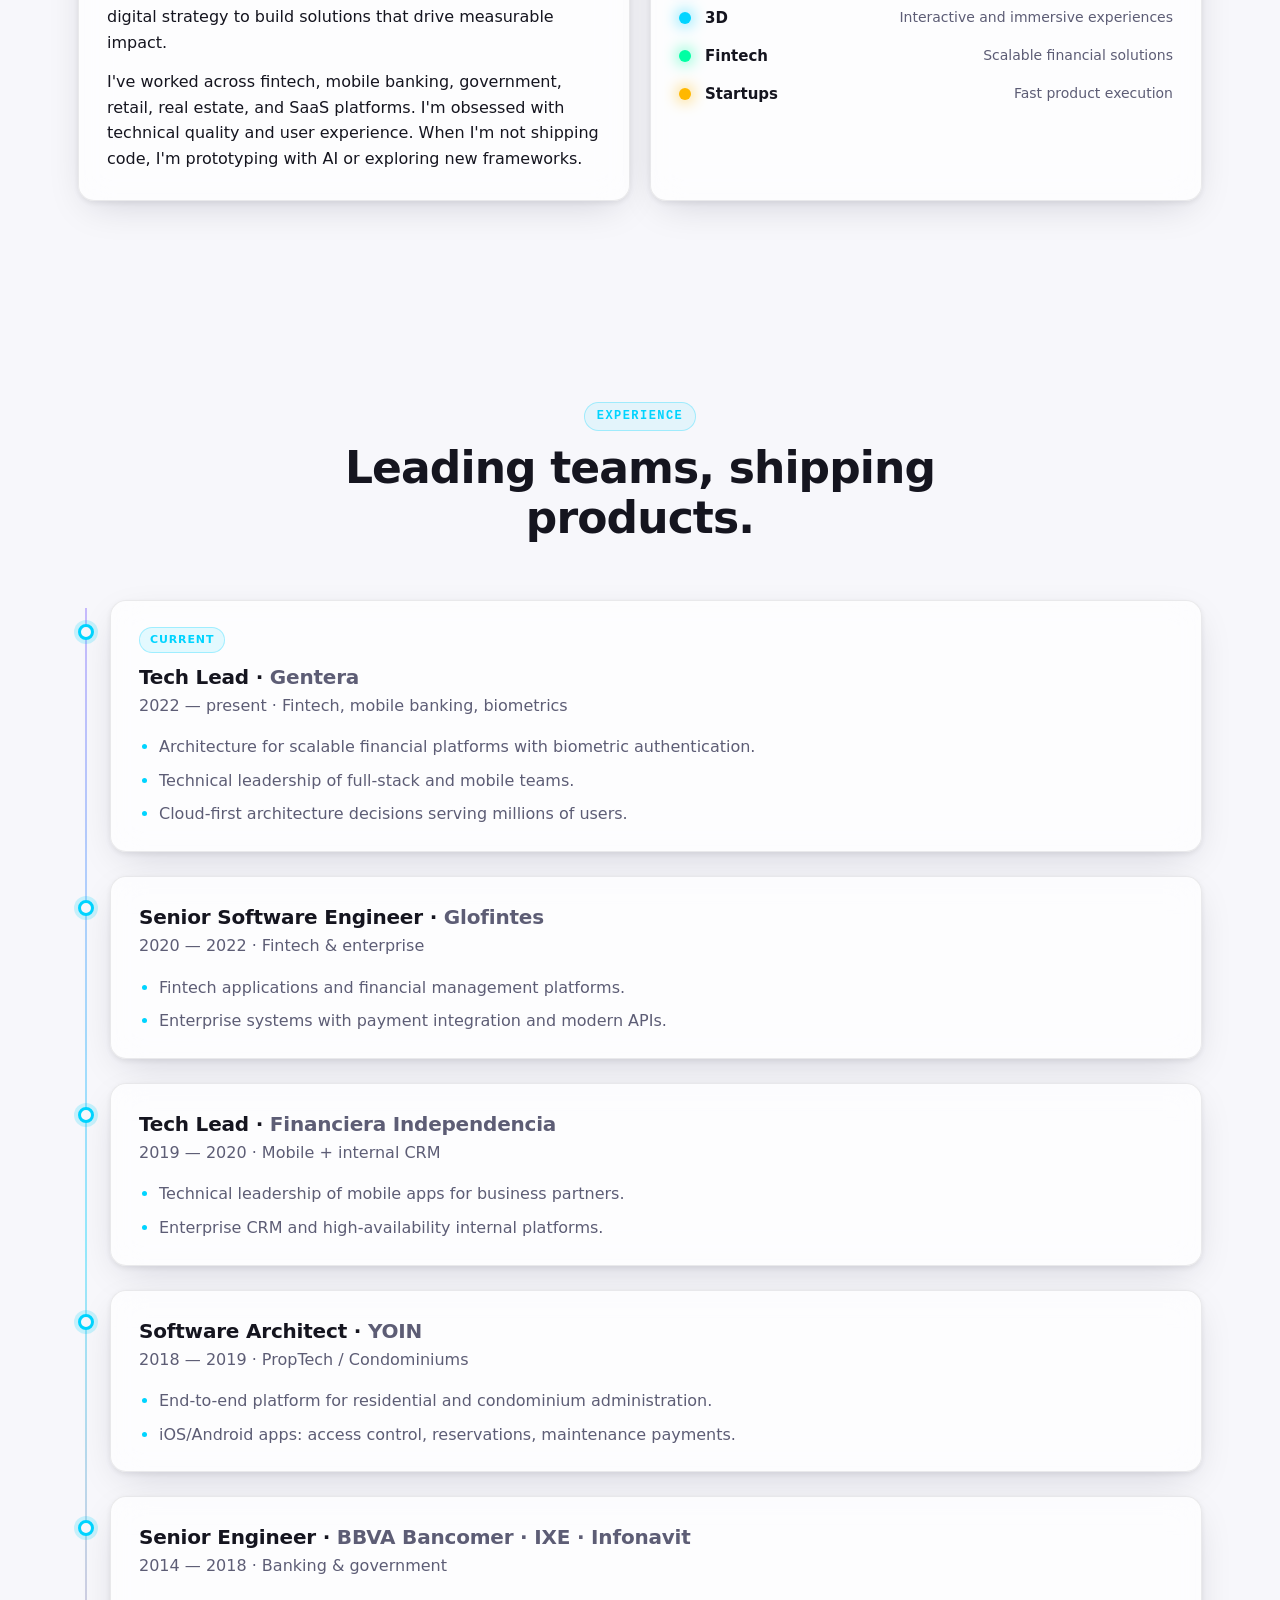
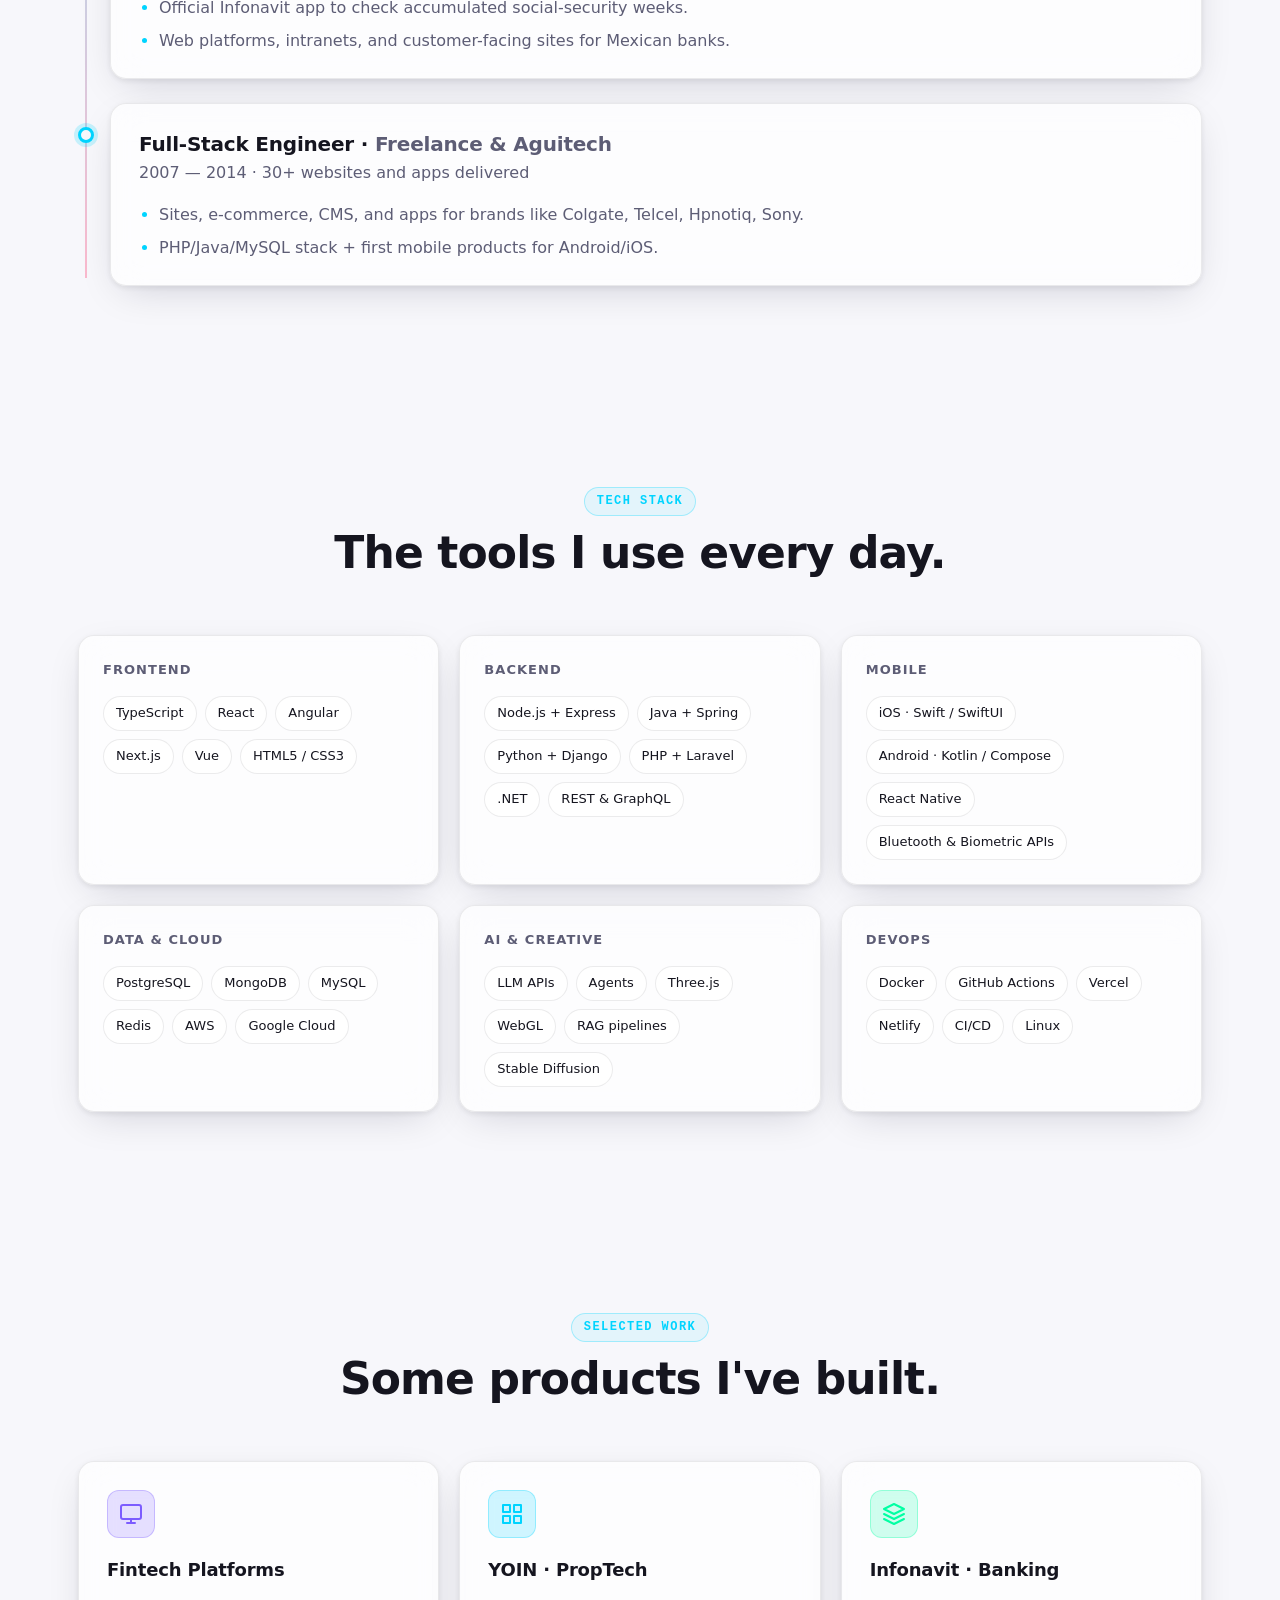
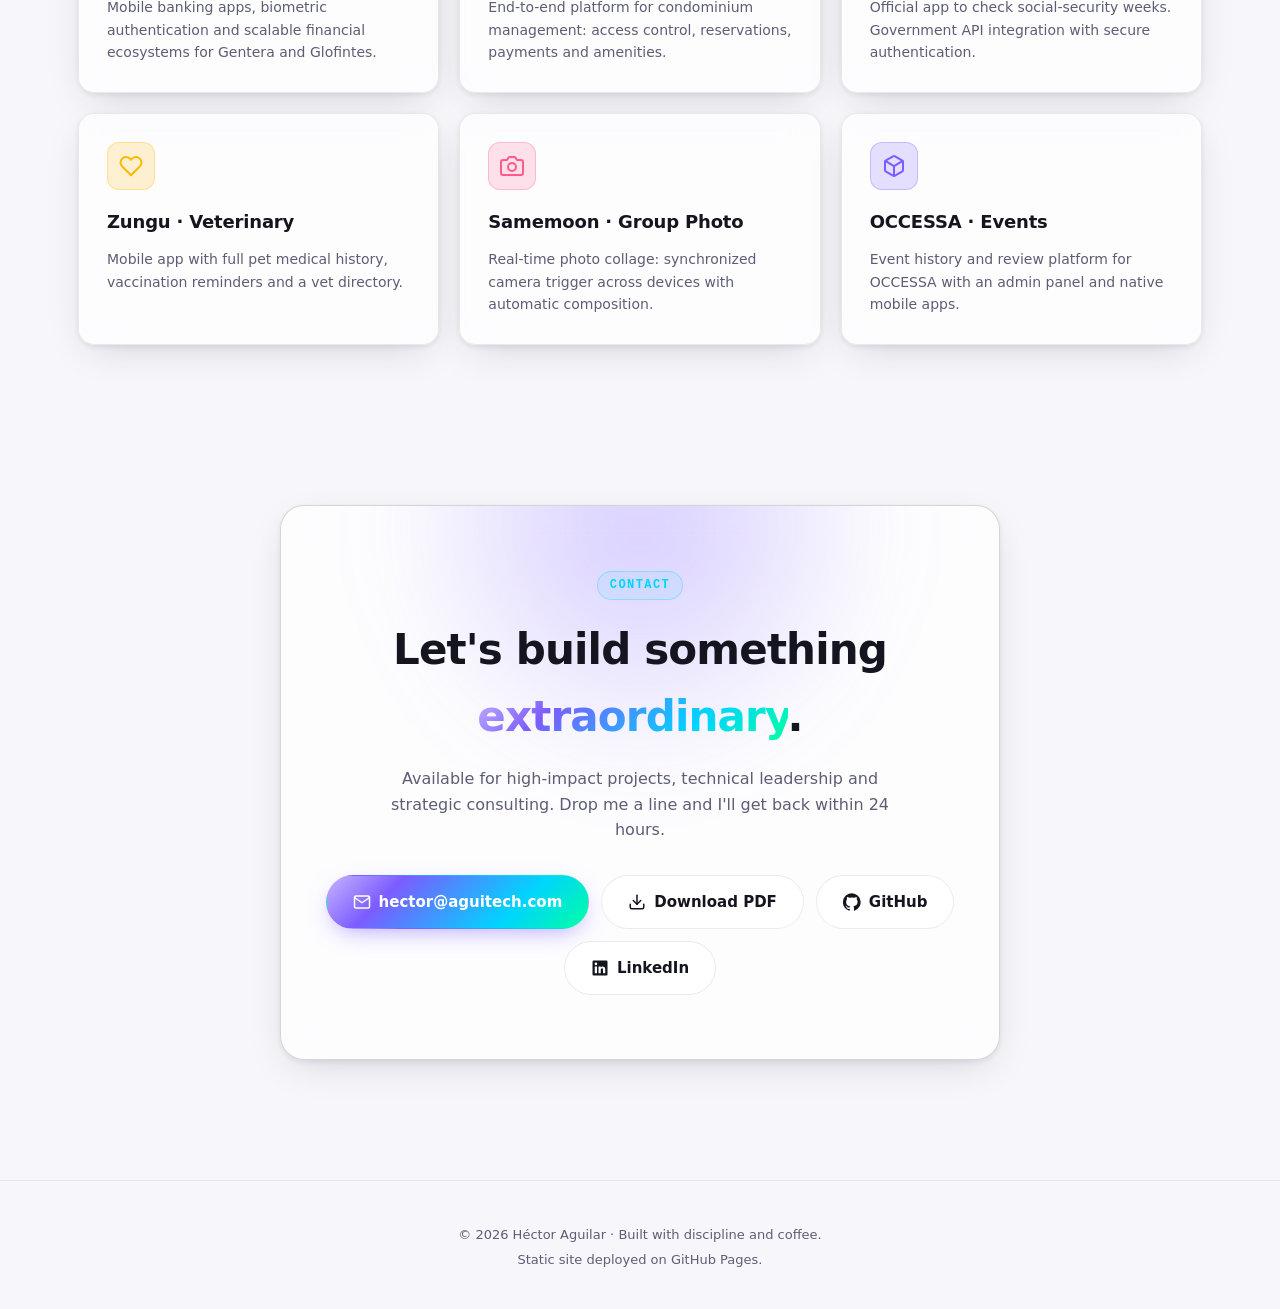
==== commit 3fa4d57f: "feat: bilingual PDF curriculum vitae - pdf/index.html + pdf.css: editorial print stylesheet - pdf/cu" ====
--- a/en/index.html
+++ b/en/index.html
@@ -361,6 +361,10 @@
           <svg width="18" height="18" viewBox="0 0 24 24" fill="none" stroke="currentColor" stroke-width="2" stroke-linecap="round" stroke-linejoin="round" aria-hidden="true"><path d="M4 4h16c1.1 0 2 .9 2 2v12c0 1.1-.9 2-2 2H4c-1.1 0-2-.9-2-2V6c0-1.1.9-2 2-2z"/><path d="M22 6l-10 7L2 6"/></svg>
           hector@aguitech.com
         </a>
+        <a class="btn btn--ghost btn--lg" href="../pdf/curriculumvitae.pdf" target="_blank" rel="noopener" download>
+          <svg width="18" height="18" viewBox="0 0 24 24" fill="none" stroke="currentColor" stroke-width="2" stroke-linecap="round" stroke-linejoin="round" aria-hidden="true"><path d="M21 15v4a2 2 0 0 1-2 2H5a2 2 0 0 1-2-2v-4"/><polyline points="7 10 12 15 17 10"/><line x1="12" y1="15" x2="12" y2="3"/></svg>
+          Download PDF
+        </a>
         <a class="btn btn--ghost btn--lg" href="https://github.com/aguitech" target="_blank" rel="noopener">
           <svg width="18" height="18" viewBox="0 0 24 24" fill="currentColor" aria-hidden="true"><path d="M12 .3a12 12 0 0 0-3.8 23.4c.6.1.8-.3.8-.6v-2c-3.3.7-4-1.6-4-1.6-.6-1.4-1.4-1.8-1.4-1.8-1-.7.1-.7.1-.7 1.2.1 1.8 1.2 1.8 1.2 1 1.8 2.8 1.3 3.5 1 .1-.8.4-1.3.7-1.6-2.7-.3-5.5-1.3-5.5-6 0-1.3.5-2.4 1.2-3.2-.1-.3-.5-1.5.1-3.2 0 0 1-.3 3.3 1.2a11.5 11.5 0 0 1 6 0c2.3-1.5 3.3-1.2 3.3-1.2.6 1.7.2 2.9.1 3.2.8.8 1.2 1.9 1.2 3.2 0 4.6-2.8 5.6-5.5 5.9.4.4.8 1.1.8 2.2v3.3c0 .3.2.7.8.6A12 12 0 0 0 12 .3"/></svg>
           GitHub
